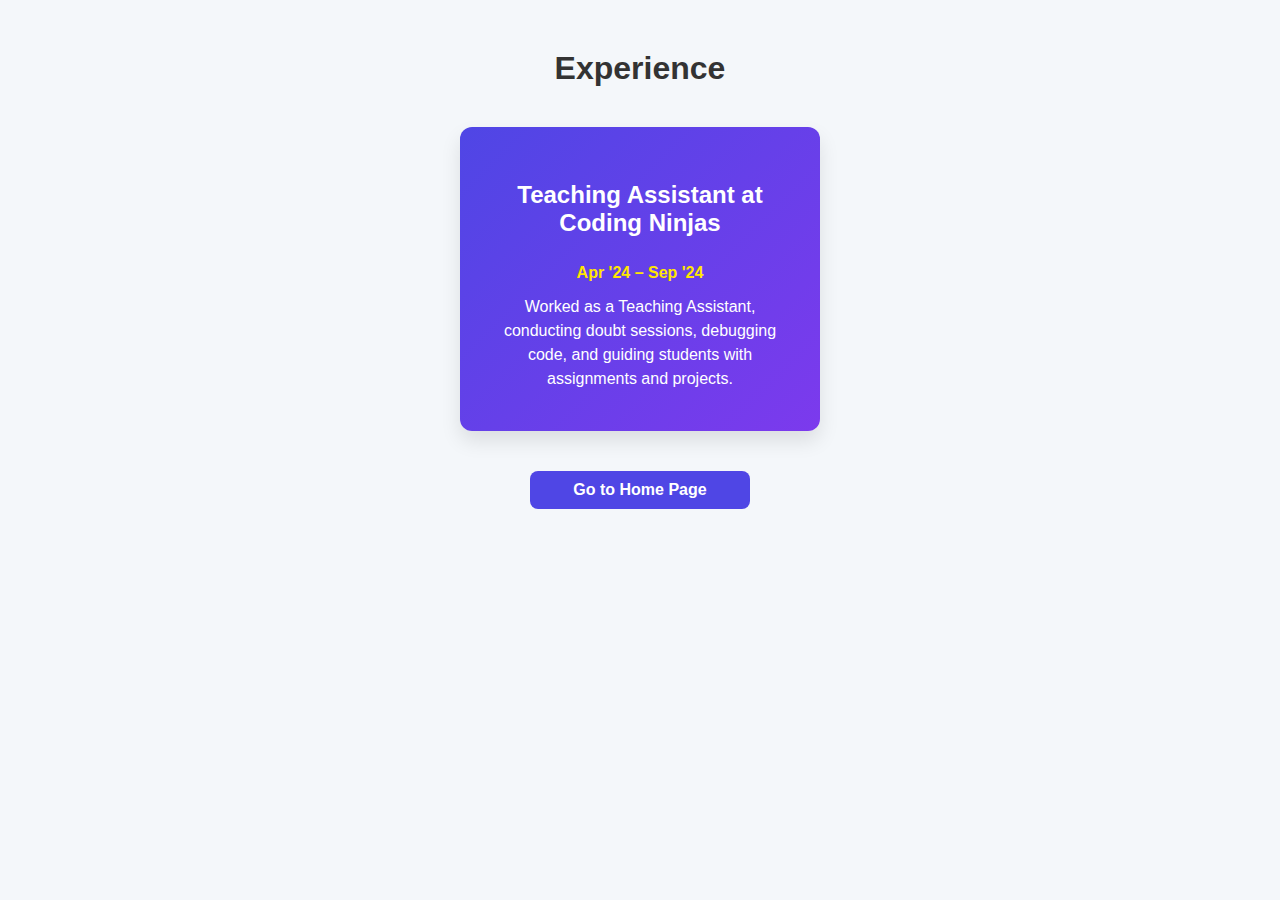
==== experience.html @ 92446b95 "exp" ====
<!DOCTYPE html>
<html lang="en">
<head>
    <meta charset="UTF-8">
    <meta name="viewport" content="width=device-width, initial-scale=1.0">
    <title>Experience</title>
    <style>
        body {
            font-family: 'Arial', sans-serif;
            background-color: #f4f7fa;
            margin: 0;
            padding: 0;
        }
        
        h2 {
            text-align: center;
            font-size: 2rem;
            font-weight: bold;
            color: #333;
            margin-top: 50px;
        }
        
        .experience-container {
            display: flex;
            justify-content: center;
            margin-top: 30px;
        }

        .experience-card {
            background: linear-gradient(135deg, #4f46e5, #7c3aed);
            color: white;
            padding: 30px;
            border-radius: 12px;
            box-shadow: 0 10px 20px rgba(0, 0, 0, 0.1);
            width: 300px;
            transition: transform 0.3s ease, box-shadow 0.3s ease;
            margin: 10px;
            text-align: center;
        }

        .experience-card:hover {
            transform: translateY(-10px);
            box-shadow: 0 15px 30px rgba(0, 0, 0, 0.2);
        }

        .experience-card h3 {
            font-size: 1.5rem;
            font-weight: 600;
        }

        .experience-card p {
            font-size: 1rem;
            line-height: 1.5;
            margin: 10px 0;
        }

        .experience-card p span {
            font-weight: bold;
            color: #ffe600;
        }

        /* Hover effect for the date */
        .experience-card p:hover {
            color: #ffb900;
        }

        .go-home-btn {
            display: block;
            width: 200px;
            margin: 30px auto;
            padding: 10px;
            background-color: #4f46e5;
            color: white;
            text-align: center;
            font-weight: bold;
            font-size: 1rem;
            border-radius: 8px;
            text-decoration: none;
            transition: background-color 0.3s ease;
        }

        .go-home-btn:hover {
            background-color: #7c3aed;
        }
    </style>
</head>
<body>
  
    <h2>Experience</h2>

    <div class="experience-container">
        <div class="experience-card">
            <h3>Teaching Assistant at Coding Ninjas</h3>
            <p><span>Apr '24 – Sep '24</span></p>
            <p>Worked as a Teaching Assistant, conducting doubt sessions, debugging code, and guiding students with assignments and projects.</p>
        </div>
    </div>

    <!-- "Go to Home Page" Button -->
    <a href="index.html" class="go-home-btn">Go to Home Page</a>
    
</body>
</html>
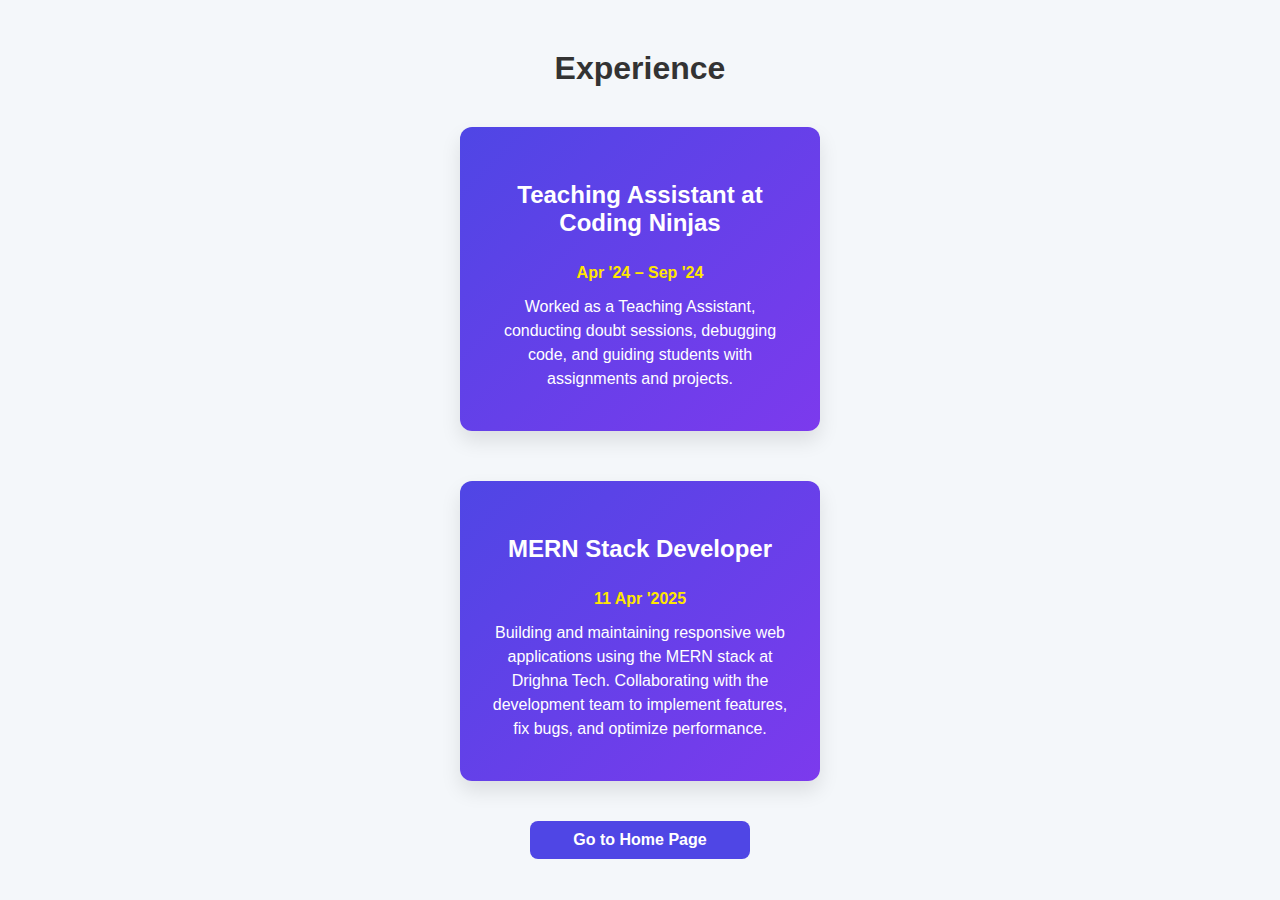
==== commit ff2fbe3b: "Update experience.html" ====
--- a/experience.html
+++ b/experience.html
@@ -95,6 +95,13 @@
             <p>Worked as a Teaching Assistant, conducting doubt sessions, debugging code, and guiding students with assignments and projects.</p>
         </div>
     </div>
+    <div class="experience-container">
+        <div class="experience-card">
+            <h3>MERN Stack Developer</h3>
+            <p><span>11 Apr '2025 </span></p>
+            <p>Building and maintaining responsive web applications using the MERN stack at Drighna Tech. Collaborating with the development team to implement features, fix bugs, and optimize performance.</p>
+        </div>
+    </div>
 
     <!-- "Go to Home Page" Button -->
     <a href="index.html" class="go-home-btn">Go to Home Page</a>
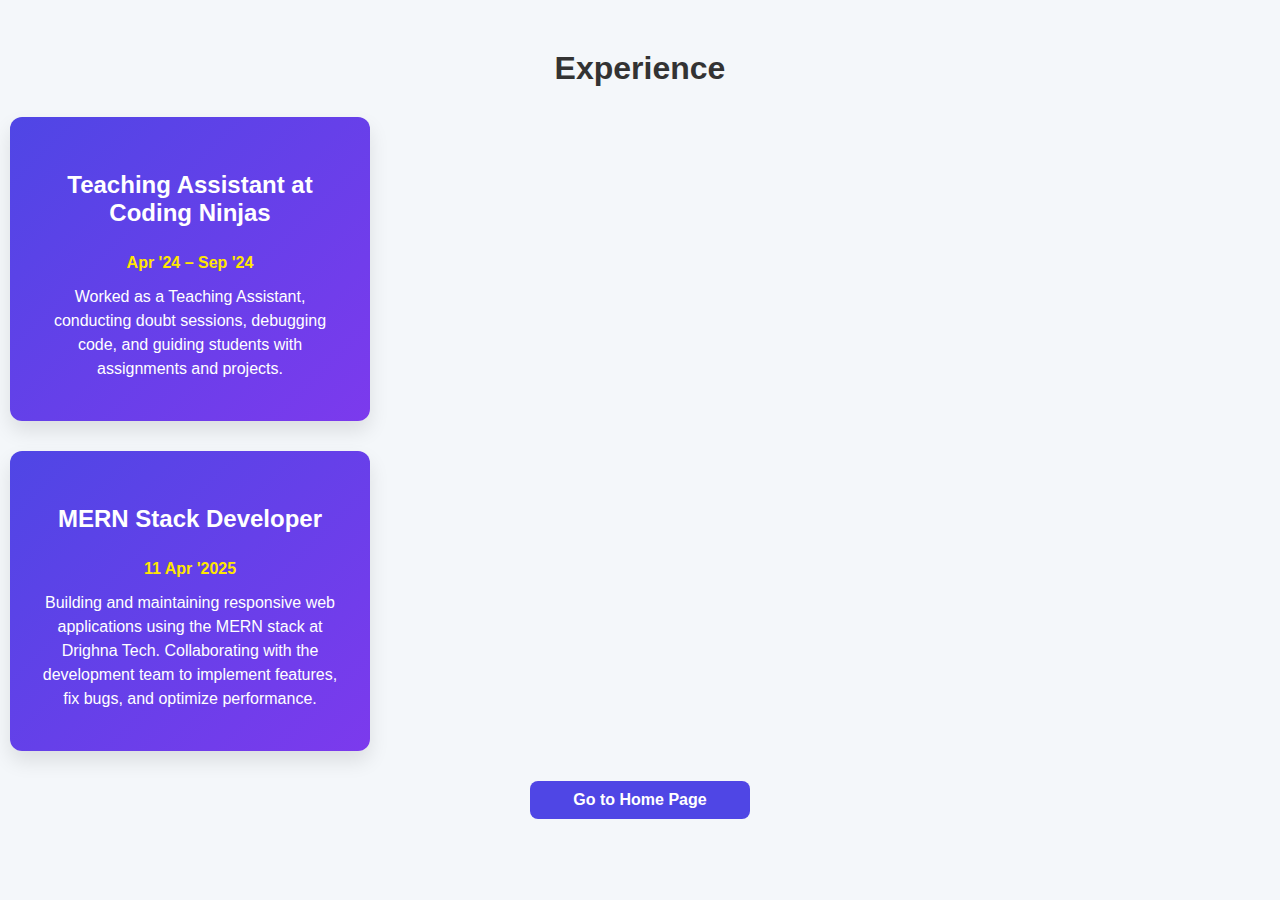
==== commit de908e1b: "Update experience.html" ====
--- a/experience.html
+++ b/experience.html
@@ -82,10 +82,13 @@
         .go-home-btn:hover {
             background-color: #7c3aed;
         }
+        .experience-container{
+            display: block;
+      }
     </style>
 </head>
 <body>
-  
+
     <h2>Experience</h2>
 
     <div class="experience-container">
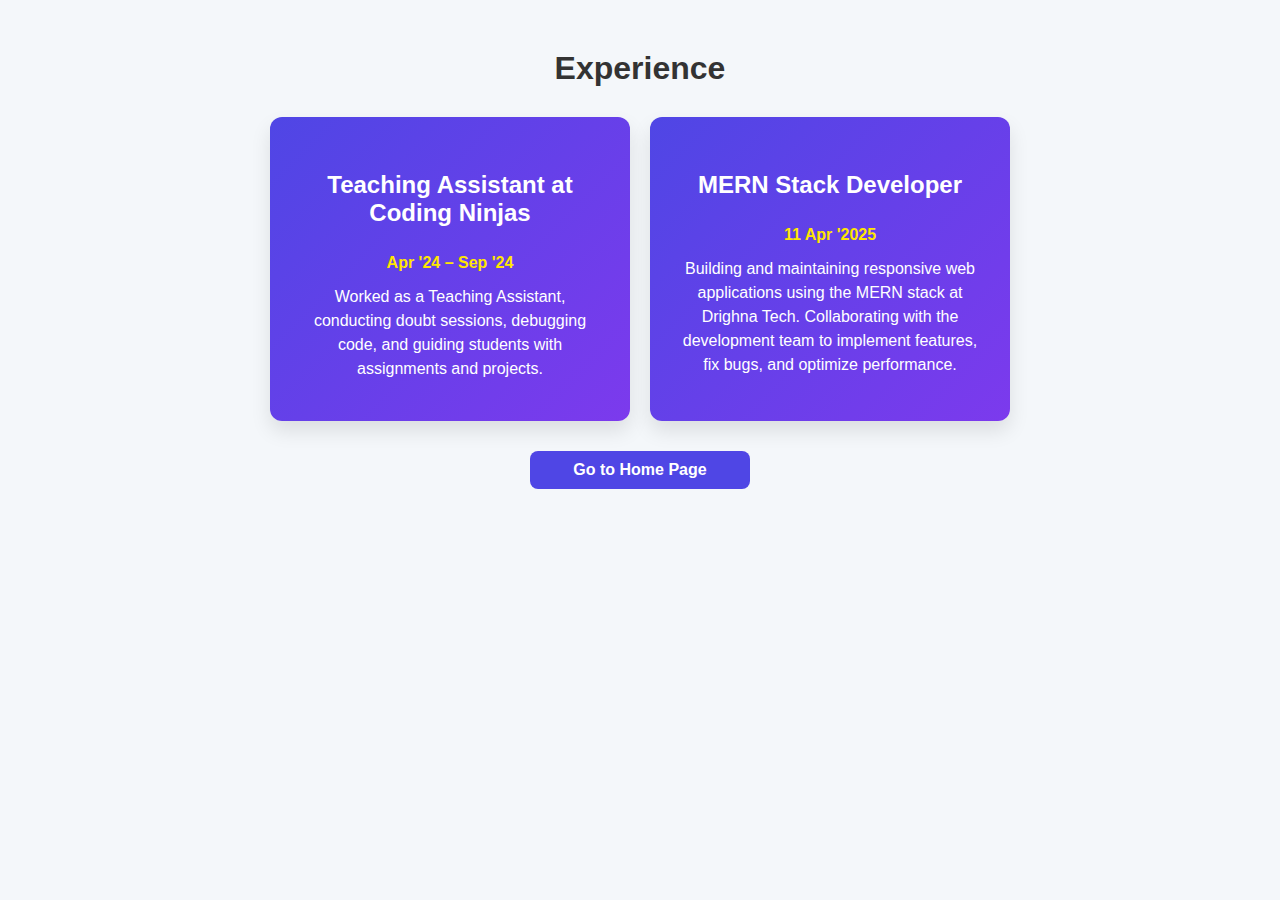
==== commit 9f202c32: "Update experience.html" ====
--- a/experience.html
+++ b/experience.html
@@ -11,7 +11,7 @@
             margin: 0;
             padding: 0;
         }
-        
+
         h2 {
             text-align: center;
             font-size: 2rem;
@@ -19,11 +19,13 @@
             color: #333;
             margin-top: 50px;
         }
-        
+
         .experience-container {
             display: flex;
             justify-content: center;
+            flex-wrap: wrap; /* Ensures responsiveness */
             margin-top: 30px;
+            gap: 20px; /* Adds space between cards */
         }
 
         .experience-card {
@@ -34,7 +36,6 @@
             box-shadow: 0 10px 20px rgba(0, 0, 0, 0.1);
             width: 300px;
             transition: transform 0.3s ease, box-shadow 0.3s ease;
-            margin: 10px;
             text-align: center;
         }
 
@@ -59,7 +60,6 @@
             color: #ffe600;
         }
 
-        /* Hover effect for the date */
         .experience-card p:hover {
             color: #ffb900;
         }
@@ -82,9 +82,6 @@
         .go-home-btn:hover {
             background-color: #7c3aed;
         }
-        .experience-container{
-            display: block;
-      }
     </style>
 </head>
 <body>
@@ -97,18 +94,17 @@
             <p><span>Apr '24 – Sep '24</span></p>
             <p>Worked as a Teaching Assistant, conducting doubt sessions, debugging code, and guiding students with assignments and projects.</p>
         </div>
-    </div>
-    <div class="experience-container">
+
         <div class="experience-card">
             <h3>MERN Stack Developer</h3>
-            <p><span>11 Apr '2025 </span></p>
+            <p><span>11 Apr '2025</span></p>
             <p>Building and maintaining responsive web applications using the MERN stack at Drighna Tech. Collaborating with the development team to implement features, fix bugs, and optimize performance.</p>
         </div>
     </div>
 
-    <!-- "Go to Home Page" Button -->
     <a href="index.html" class="go-home-btn">Go to Home Page</a>
     
 </body>
 </html>
 
+
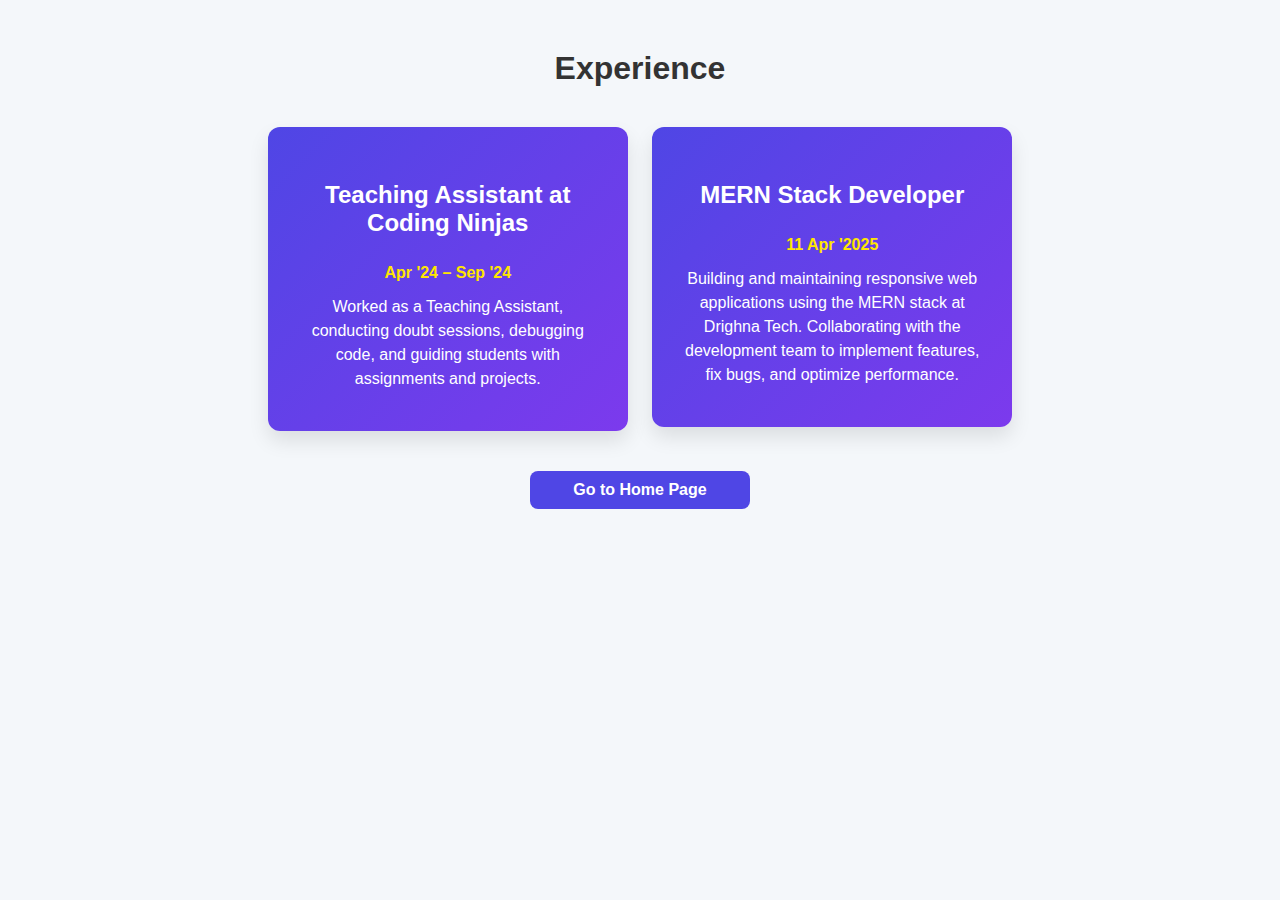
==== commit 8fbab274: "Update experience.html" ====
--- a/experience.html
+++ b/experience.html
@@ -21,14 +21,12 @@
         }
 
         .experience-container {
-            display: flex;
-            justify-content: center;
-            flex-wrap: wrap; /* Ensures responsiveness */
+            text-align: center;
             margin-top: 30px;
-            gap: 20px; /* Adds space between cards */
         }
 
         .experience-card {
+            display: inline-block;
             background: linear-gradient(135deg, #4f46e5, #7c3aed);
             color: white;
             padding: 30px;
@@ -36,7 +34,9 @@
             box-shadow: 0 10px 20px rgba(0, 0, 0, 0.1);
             width: 300px;
             transition: transform 0.3s ease, box-shadow 0.3s ease;
+            margin: 10px;
             text-align: center;
+            vertical-align: top;
         }
 
         .experience-card:hover {
@@ -108,3 +108,4 @@
 </html>
 
 
+
